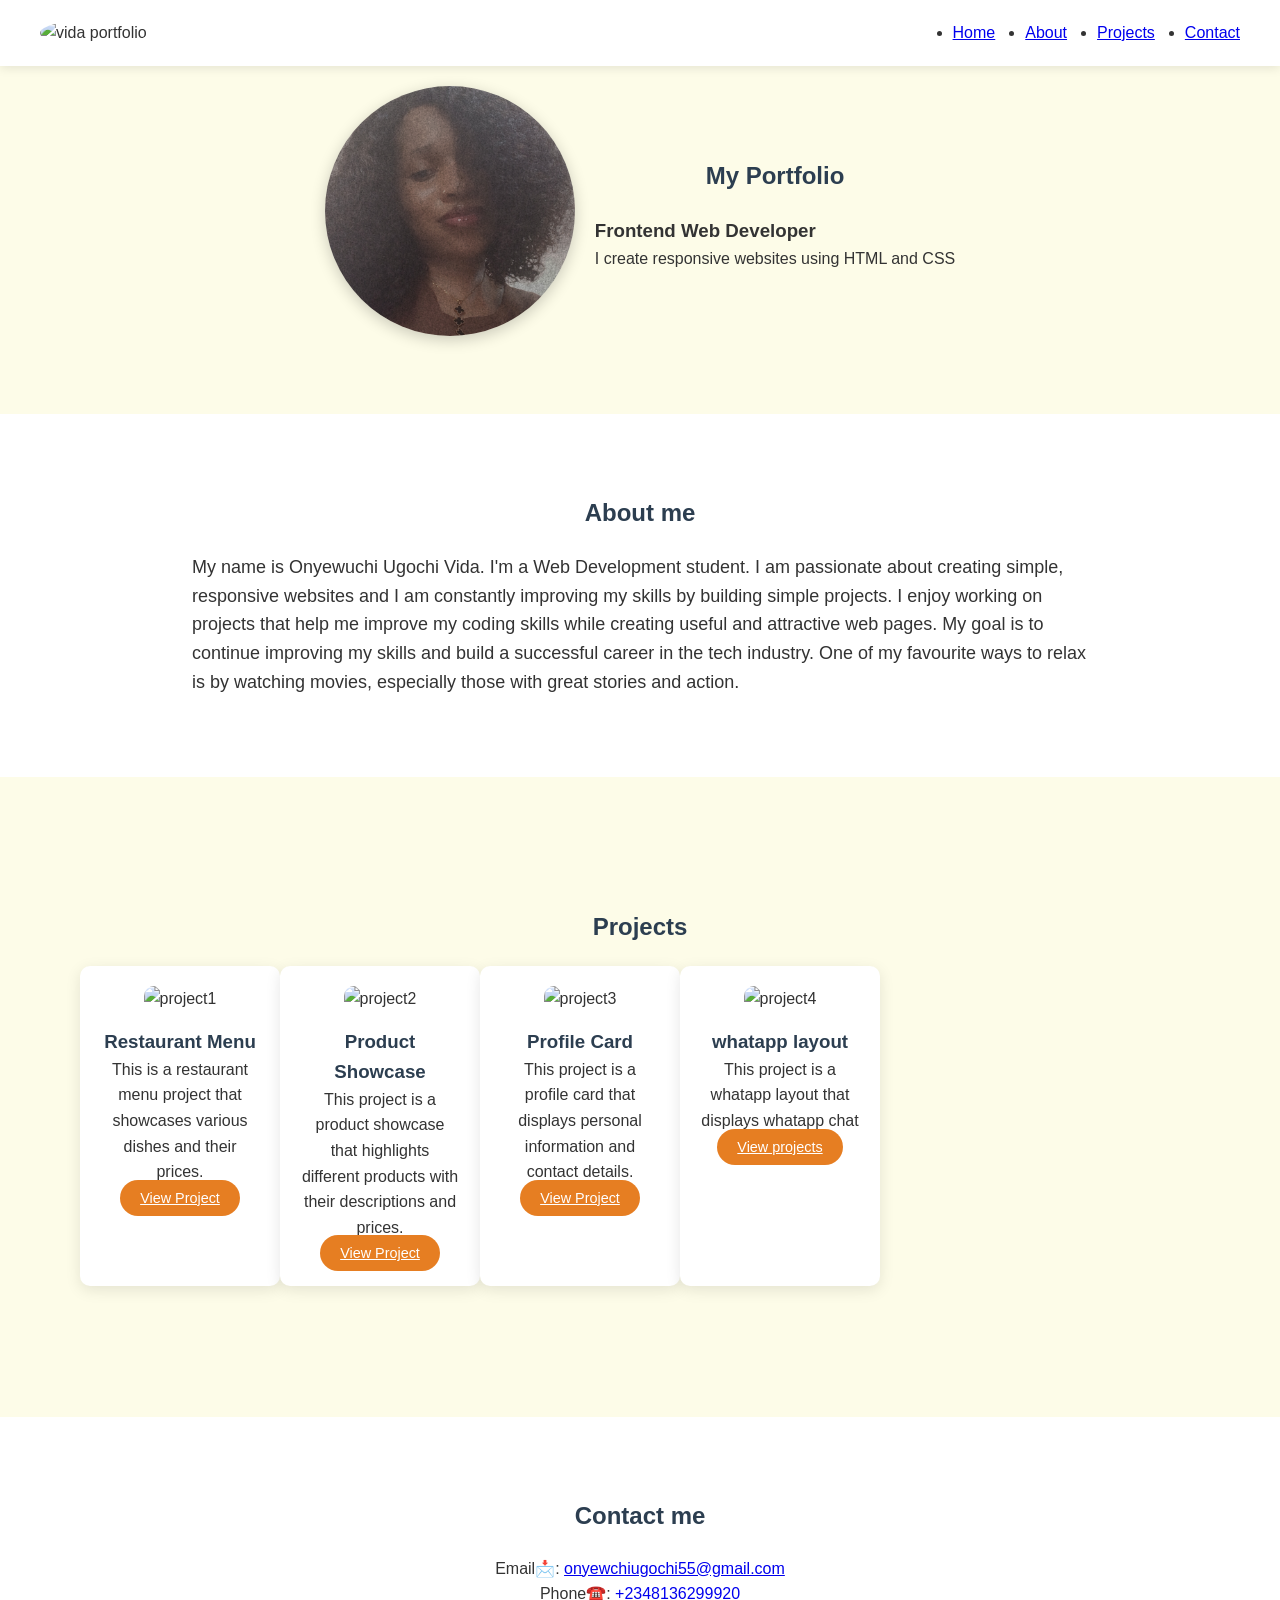
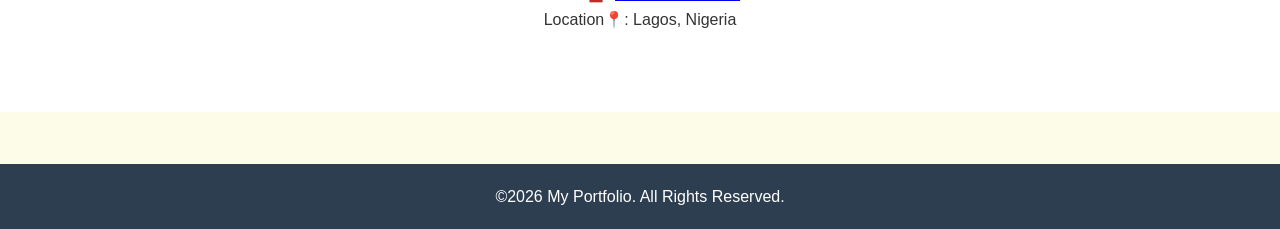
==== index.html @ 168ca921 "Update index.html" ====
<!DOCTYPE html>
<html lang="en">
<head>
    <meta charset="UTF-8">
    <meta name="viewport" content="width=device-width, initial-scale=1.0">
    <title>My Portfolio</title>
<style>
    *{
        box-sizing: border-box;
        padding: 0;
        margin: 0;
    }
    body{ 
        font-family: Arial, Helvetica, sans-serif;
        color: #333333;
        background: #fdfce8;
        line-height: 1.6;
    }

    header{
        display: flex;
        justify-content: space-between;
        align-items: center;
        padding: 20px 40px;
        background: #ffffff;
        box-shadow: 0 2px 10px rgba(0,0,0,0.1);
    
    }

    .logo img{  
        width: 60px;
        height: 60px;
        border-radius: 50%;
    }

    nav ul{
        display: flex;
        gap: 30px;
    }

    .hero{
        display: flex;
        justify-content: center;
        align-items: center;
        gap: 20px;
        padding: 20px;
        text-align: left;
        flex-wrap: wrap;
    }

    .hero-image img{
        border-radius: 50%; 
        width: 250px;
        height: 250px;
        object-fit: cover;
        box-shadow: 0 4px 15px rgba(0,0,0,0.2);
    }

    .hero-text{
        max-width: 500px;
        justify-items: center;
    }

    section{
        padding: 80px;
    }

    section h2{
        text-align: center;
        margin-bottom: 20px;
        color: #2c3e50;
    }

    .about{
        background: #ffffff;
    }
    .about p{
        Width: 80%;
        margin: auto;
        font-size: Large;
    }

    .project-container{
        display: flex;
        justify-content: center
        gap;30px;
    }

    .card{
        width: 200px;
        background: #ffffff;
        border-radius: 10px;
        box-shadow: 0 4px 15px rgba(0,0,0,0.1);
        padding: 20px;
        text-align: center;
    }
    .card img{
        width: 120px;
        height: 150px;
        object-fit: cover;
        border-radius: 10px;
        margin-bottom: 15px;
    }
    .card h3{
        color: #2c3e50;
    }

    .card a{
        background: #e67e22;
        color: #ffffff;
        padding: 10px 20px;
        border-radius: 25px;
        font-size: 0.9rem;
    }

    #contact{
        background-color: #ffffff;
        text-align: center;
    }

    footer{
        background: #2c3e50;
        color: #ffffff;
        text-align: center;
        padding: 20px;
    }

    @media screen and (max-width: 600px) 

    {
        .hero{
            text-align: center;
            flex-direction:column;
        }
        .hero-image img{
            width:180px:
            height:180px:
        }
        .hero-text{
            width:80%;
            max-width:100%;
        }
        
        nav ul{
            display: flex;

        }

        .project-container{
            width:70%;
            
        }
        header{
            padding:15px;
            gap:10px:
        }
        .card{
            width:70%;
            max-width:300px:
        }
    .card img{
        width:70%;
        
    } 
    }
</style>
</head>
<body>
    <header>
        <div class="logo">
            <img src="https://png.pngtree.com/png-vector/20250110/ourlarge/pngtree-web-developer-3d-icon-isolated-on-a-white-background-highlighting-coding-png-image_15139686.png" alt="vida portfolio">
        </div>

        <nav>
            <ul>
                <li><a href="#home">Home</a></li>
                <li><a href="#about">About</a></li>
                <li><a href="#projects">Projects</a></li>
                <li><a href="#contact">Contact</a></li>
            </ul>
        </nav>
    </header>

    <!-- Hero section -->
    <section class="hero">
    <div class="hero-image">
            <img src="Snapchat-150559685.jpg" alt="my picture">
        </div>

        <div class="hero-text">
            <h2>My Portfolio</h2>
            <h3>Frontend Web Developer</h3>
            <p>I create responsive websites using HTML and CSS</p>
        </div>
    </section>
    <br><br>

    <!-- About section -->
    <section  class="about">
        <h2>About me</h2>
        <p>My name is Onyewuchi Ugochi Vida. I'm a Web Development student. I am passionate about creating simple, responsive websites and I am constantly improving my skills by building simple projects. I enjoy working on projects that help me improve my coding skills while creating useful and attractive web pages. My goal is to continue improving my skills and build a successful career in the tech industry. One of my favourite ways to relax is by watching movies, especially those with great stories and action.</p>
    </section>
    <br><br>

    <!-- Project section -->
    <section class="project">
        <h2>Projects</h2>

        <div class="project-container">

            <div class="card">
            <img src="https://i.etsystatic.com/28954584/r/il/f7ea92/4846331571/il_570xN.4846331571_2vu5.jpg" alt="project1"> 
                <h3>Restaurant Menu</h3>
                <p>This is a restaurant menu project that showcases various dishes and their prices.</p>
                <a href="🍽️ Premium Restaurant Menu.html">View Project</a>
            </div>

            <div class="card">
                <img src="https://m.media-amazon.com/images/I/91AobOwgw8L.jpg" alt="project2">
                <h3>Product Showcase</h3>
                <p>This project is a product showcase that highlights different products with their descriptions and prices.</p>
                <a href="product.html">View Project</a>
            </div>

            <div class="card">
                <img src="https://encrypted-tbn0.gstatic.com/images?q=tbn:ANd9GcTlN838tZhh5HOEcREVTa-MFkdwFijYy_F_9gdfWXvBL-GNFwWq9f14fXw&s=10" alt="project3">
                <h3>Profile Card</h3>
                <p>This project is a profile card that displays personal information and contact details.</p>
                <a href="MY Profile card.html">View Project</a>
            </div>

            <div class="card">
                <img src="https://encrypted-tbn0.gstatic.com/images?q=tbn:ANd9GcQ4FhCCf7Uuz1T4tx-OjV2rlRMjo89IN1aNk70_cTcNhlr_hioi-7J6l5s&s" alt="project4">
                <h3>whatapp layout</h3>
                <p>This project is a whatapp layout that displays whatapp chat</p>
                <a href="WhatsApp Chat.html">View projects</a>
            </div>
    </section>
    <br><br>

    <section id="contact">
        <h2>Contact me</h2>
        <p>Email📩: <a href="mailto:onyewchiugochi55@gmail.com">onyewchiugochi55@gmail.com</a></p>
        <p>Phone☎️: <a href="tel:+2348136299920">+2348136299920</a></p>
        <p>Location📍: Lagos, Nigeria</p>
    </section>
    <br><br>

    <footer>
        <p>&copy;2026 My Portfolio. All Rights Reserved.</p>
    </footer>

</body>
</html>
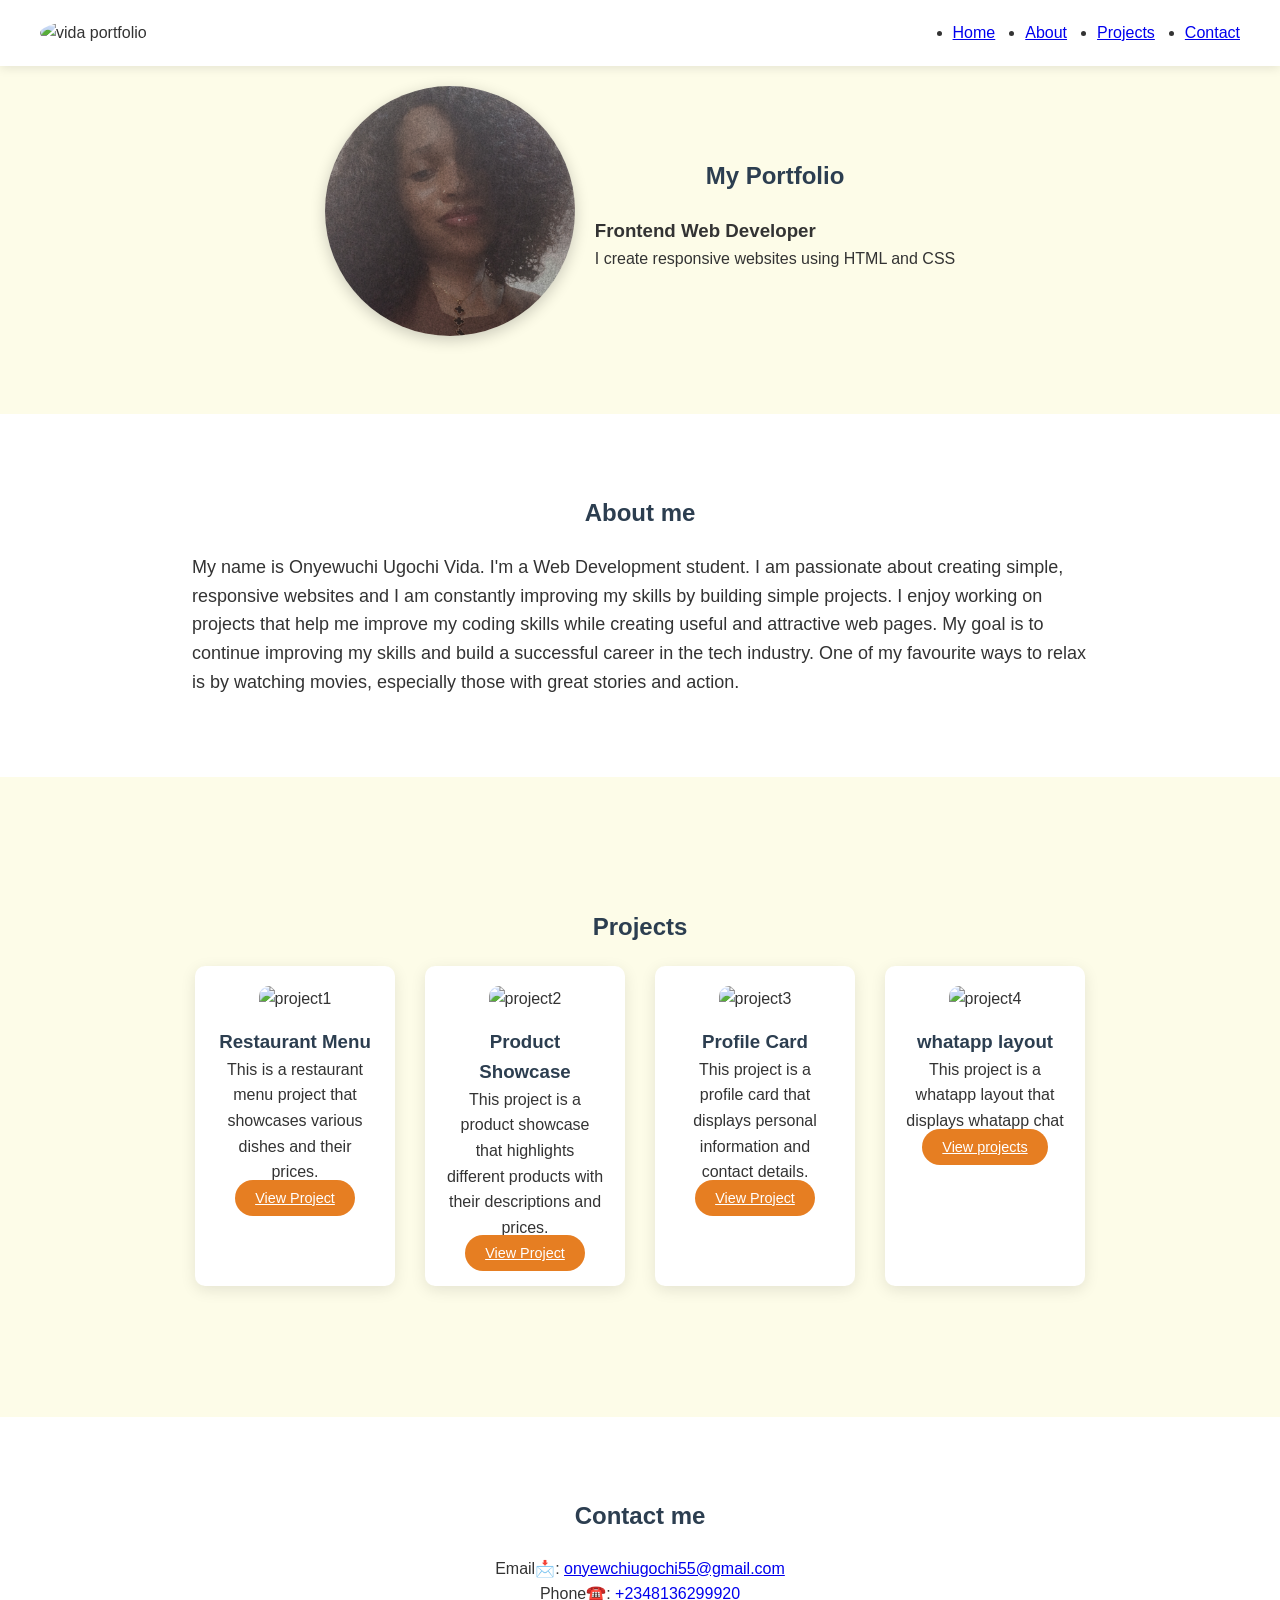
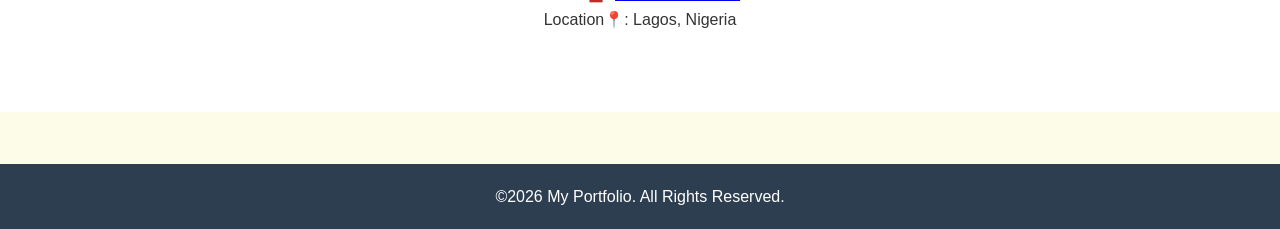
==== commit 5f0884a4: "i fixed the typo" ====
--- a/index.html
+++ b/index.html
@@ -82,8 +82,8 @@
 
     .project-container{
         display: flex;
-        justify-content: center
-        gap;30px;
+        justify-content: center;
+        gap:30px;
     }
 
     .card{
@@ -133,8 +133,8 @@
             flex-direction:column;
         }
         .hero-image img{
-            width:180px:
-            height:180px:
+            width:180px;
+            height:180px;
         }
         .hero-text{
             width:80%;
@@ -148,19 +148,19 @@
 
         .project-container{
             width:70%;
-            
+            justify-content:center;
+            flex-wrap:wrap;
+            gap:40px;
         }
         header{
             padding:15px;
-            gap:10px:
+            gap:10px;
         }
         .card{
             width:70%;
-            max-width:300px:
         }
     .card img{
-        width:70%;
-        
+        width:70%;   
     } 
     }
 </style>
